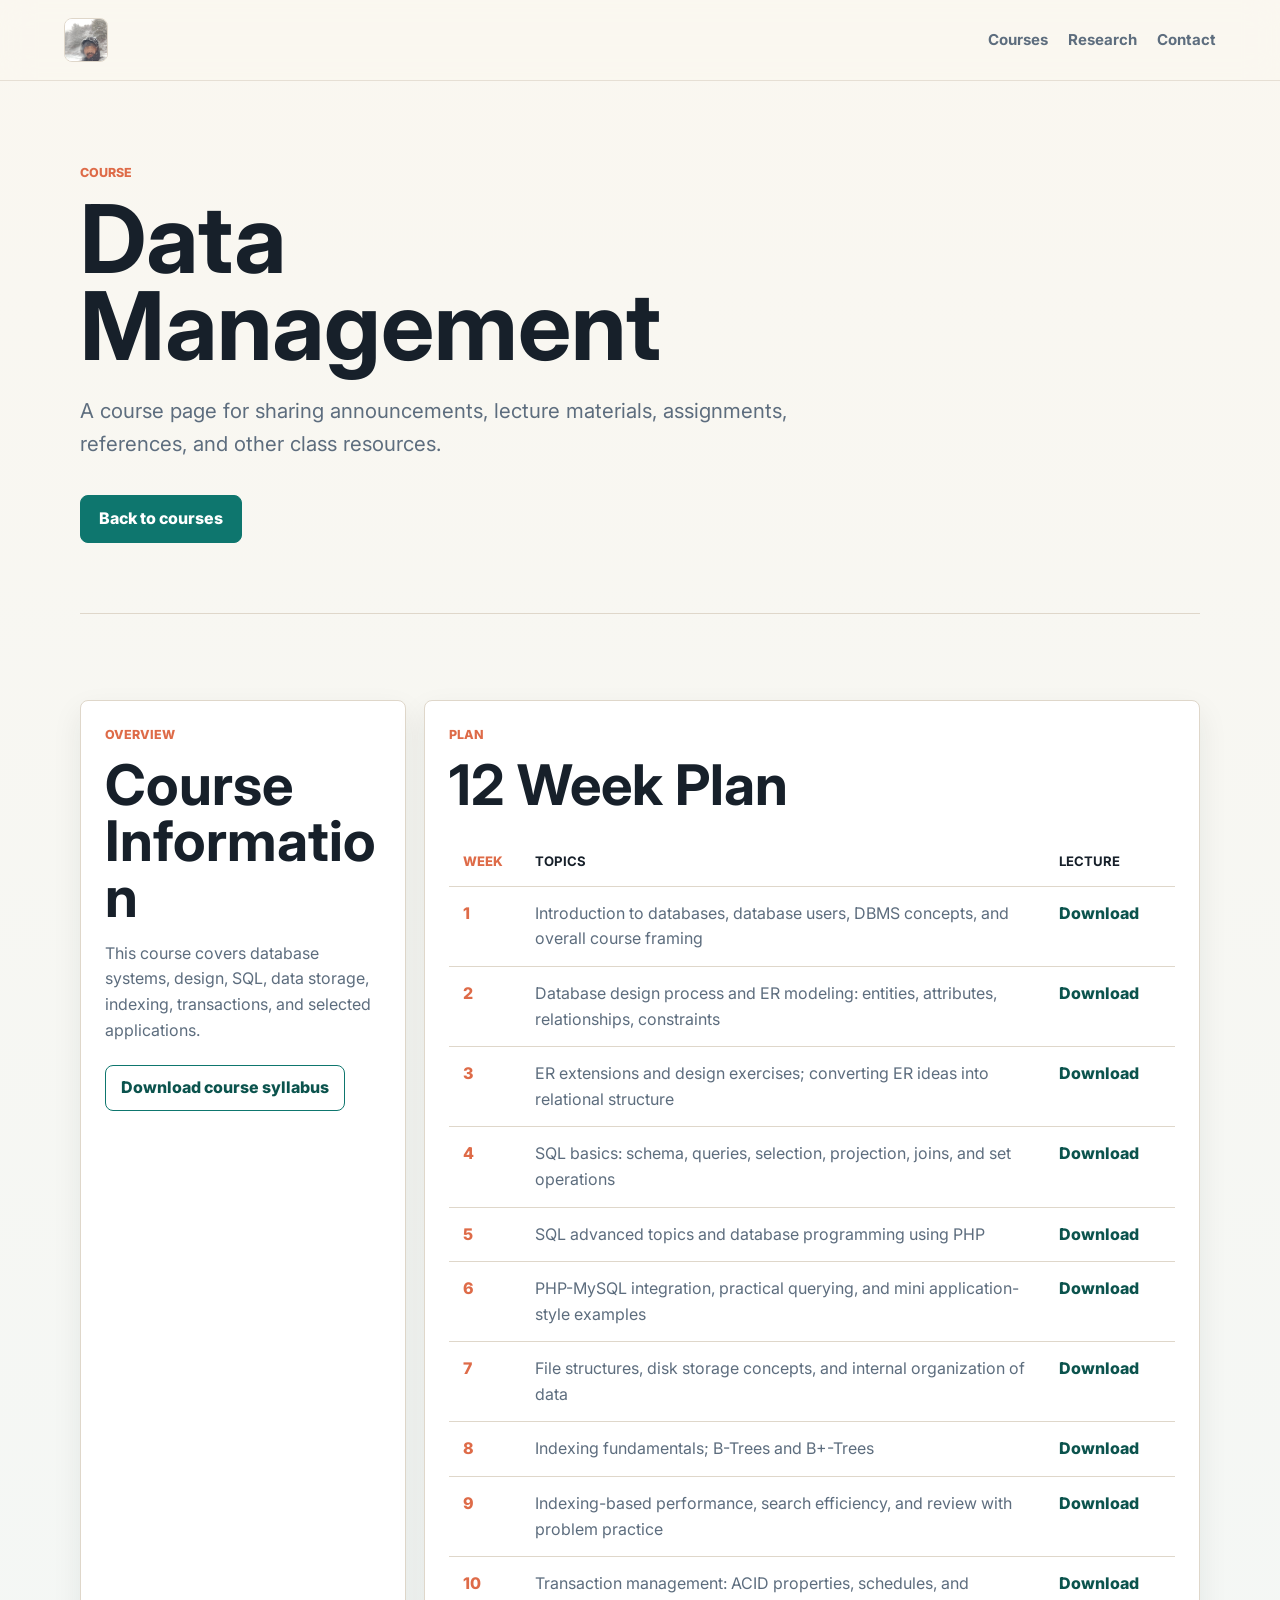
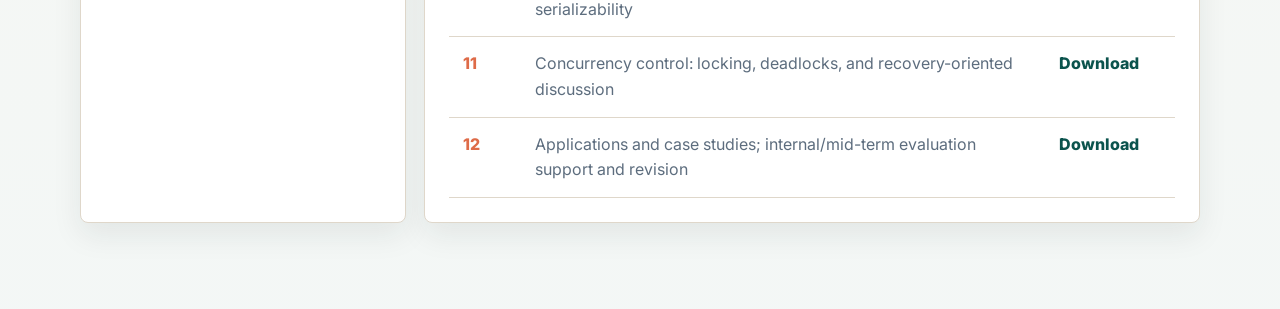
==== courses/data-management.html @ 44ce13d9 "github page" ====
<!doctype html>
<html lang="en">
  <head>
    <meta charset="utf-8">
    <meta name="viewport" content="width=device-width, initial-scale=1">
    <meta name="description" content="Course page for Data Management by Avishek Majumder.">
    <title>Data Management | Avishek Majumder</title>
    <link rel="preconnect" href="https://fonts.googleapis.com">
    <link rel="preconnect" href="https://fonts.gstatic.com" crossorigin>
    <link href="https://fonts.googleapis.com/css2?family=Inter:wght@400;500;700;800&display=swap" rel="stylesheet">
    <link rel="stylesheet" href="../styles.css">
  </head>
  <body>
    <header class="site-header">
      <a class="brand" href="../index.html#top" aria-label="Home">
        <img src="../assets/avishek-majumder.jpg" alt="">
      </a>
      <nav class="nav" aria-label="Primary navigation">
        <a href="../index.html#teaching">Courses</a>
        <a href="../index.html#research">Research</a>
        <a href="../index.html#contact">Contact</a>
      </nav>
    </header>

    <main>
      <section class="course-hero" aria-labelledby="course-title">
        <p class="eyebrow">Course</p>
        <h1 id="course-title">Data Management</h1>
        <p class="lead">
          A course page for sharing announcements, lecture materials, assignments, references, and other class resources.
        </p>
        <div class="actions">
          <a class="button primary" href="../index.html#teaching">Back to courses</a>
        </div>
      </section>

      <section class="section course-layout" aria-label="Course content">
        <article class="content-panel">
          <p class="eyebrow">Overview</p>
          <h2>Course Information</h2>
          <p class="course-note">
            This course covers database systems, design, SQL, data storage, indexing, transactions, and selected applications.
          </p>
          <a class="download-link" href="../DM/Data%20Management.docx" download>Download course syllabus</a>
        </article>

        <article class="content-panel">
          <p class="eyebrow">Plan</p>
          <h2>12 Week Plan</h2>
          <div class="table-wrap">
            <table class="course-table">
              <thead>
                <tr>
                  <th>Week</th>
                  <th>Topics</th>
                  <th>Lecture</th>
                </tr>
              </thead>
              <tbody>
                <tr>
                  <td>1</td>
                  <td>Introduction to databases, database users, DBMS concepts, and overall course framing</td>
                  <td><a href="../DM/lectures/week-01.pdf" download>Download</a></td>
                </tr>
                <tr>
                  <td>2</td>
                  <td>Database design process and ER modeling: entities, attributes, relationships, constraints</td>
                  <td><a href="../DM/lectures/week-02.pdf" download>Download</a></td>
                </tr>
                <tr>
                  <td>3</td>
                  <td>ER extensions and design exercises; converting ER ideas into relational structure</td>
                  <td><a href="../DM/lectures/week-03.pdf" download>Download</a></td>
                </tr>
                <tr>
                  <td>4</td>
                  <td>SQL basics: schema, queries, selection, projection, joins, and set operations</td>
                  <td><a href="../DM/lectures/week-04.pdf" download>Download</a></td>
                </tr>
                <tr>
                  <td>5</td>
                  <td>SQL advanced topics and database programming using PHP</td>
                  <td><a href="../DM/lectures/week-05.pdf" download>Download</a></td>
                </tr>
                <tr>
                  <td>6</td>
                  <td>PHP-MySQL integration, practical querying, and mini application-style examples</td>
                  <td><a href="../DM/lectures/week-06.pdf" download>Download</a></td>
                </tr>
                <tr>
                  <td>7</td>
                  <td>File structures, disk storage concepts, and internal organization of data</td>
                  <td><a href="../DM/lectures/week-07.pdf" download>Download</a></td>
                </tr>
                <tr>
                  <td>8</td>
                  <td>Indexing fundamentals; B-Trees and B+-Trees</td>
                  <td><a href="../DM/lectures/week-08.pdf" download>Download</a></td>
                </tr>
                <tr>
                  <td>9</td>
                  <td>Indexing-based performance, search efficiency, and review with problem practice</td>
                  <td><a href="../DM/lectures/week-09.pdf" download>Download</a></td>
                </tr>
                <tr>
                  <td>10</td>
                  <td>Transaction management: ACID properties, schedules, and serializability</td>
                  <td><a href="../DM/lectures/week-10.pdf" download>Download</a></td>
                </tr>
                <tr>
                  <td>11</td>
                  <td>Concurrency control: locking, deadlocks, and recovery-oriented discussion</td>
                  <td><a href="../DM/lectures/week-11.pdf" download>Download</a></td>
                </tr>
                <tr>
                  <td>12</td>
                  <td>Applications and case studies; internal/mid-term evaluation support and revision</td>
                  <td><a href="../DM/lectures/week-12.pdf" download>Download</a></td>
                </tr>
              </tbody>
            </table>
          </div>
        </article>
      </section>
    </main>
  </body>
</html>
---- styles.css ----
:root {
  color-scheme: light;
  --ink: #17202a;
  --muted: #5d6d7e;
  --paper: #faf7f0;
  --surface: #ffffff;
  --line: #dfd7ca;
  --accent: #0e766e;
  --accent-dark: #0b534d;
  --coral: #de6b48;
  --gold: #d89a32;
  --shadow: 0 18px 45px rgba(23, 32, 42, 0.12);
}

* {
  box-sizing: border-box;
}

html {
  scroll-behavior: smooth;
}

body {
  margin: 0;
  min-height: 100vh;
  background:
    linear-gradient(180deg, rgba(250, 247, 240, 0.95), rgba(243, 247, 246, 0.95)),
    var(--paper);
  color: var(--ink);
  font-family: Inter, system-ui, -apple-system, BlinkMacSystemFont, "Segoe UI", sans-serif;
  line-height: 1.6;
}

a {
  color: inherit;
}

.site-header {
  position: sticky;
  top: 0;
  z-index: 10;
  display: flex;
  align-items: center;
  justify-content: space-between;
  gap: 24px;
  padding: 18px clamp(20px, 5vw, 72px);
  background: rgba(250, 247, 240, 0.88);
  border-bottom: 1px solid rgba(223, 215, 202, 0.75);
  backdrop-filter: blur(16px);
}

.brand {
  display: grid;
  width: 44px;
  height: 44px;
  place-items: center;
  border-radius: 8px;
  overflow: hidden;
  background: var(--surface);
  border: 1px solid var(--line);
  text-decoration: none;
}

.brand img {
  width: 100%;
  height: 100%;
  object-fit: cover;
  object-position: center 28%;
}

.nav {
  display: flex;
  flex-wrap: wrap;
  justify-content: flex-end;
  gap: 8px 20px;
  color: var(--muted);
  font-size: 0.94rem;
  font-weight: 700;
}

.nav a,
.publication a,
.contact-links a {
  text-decoration-color: transparent;
  text-underline-offset: 4px;
  transition: color 160ms ease, text-decoration-color 160ms ease;
}

.nav a:hover,
.publication a:hover,
.contact-links a:hover {
  color: var(--accent-dark);
  text-decoration-color: currentColor;
}

main {
  width: min(1120px, calc(100% - 40px));
  margin: 0 auto;
}

.hero {
  display: grid;
  grid-template-columns: minmax(0, 1.02fr) minmax(300px, 0.78fr);
  align-items: center;
  min-height: calc(100vh - 82px);
  gap: clamp(32px, 7vw, 82px);
  padding: 54px 0 72px;
}

.hero-copy {
  max-width: 680px;
}

.eyebrow {
  margin: 0 0 12px;
  color: var(--coral);
  font-size: 0.78rem;
  font-weight: 800;
  letter-spacing: 0;
  text-transform: uppercase;
}

h1,
h2,
h3,
p {
  overflow-wrap: anywhere;
}

h1 {
  max-width: 9ch;
  margin: 0;
  font-size: clamp(3.2rem, 7.4vw, 6.4rem);
  line-height: 0.92;
  letter-spacing: 0;
}

h2 {
  margin: 0;
  font-size: clamp(2rem, 5vw, 3.5rem);
  line-height: 1;
  letter-spacing: 0;
}

h3 {
  margin: 14px 0 10px;
  font-size: 1.2rem;
  line-height: 1.25;
}

.lead {
  max-width: 58ch;
  margin: 26px 0 0;
  color: var(--muted);
  font-size: clamp(1.05rem, 2vw, 1.28rem);
}

.quick-facts {
  display: grid;
  gap: 10px;
  margin: 28px 0 0;
  padding: 0;
  color: var(--ink);
  font-weight: 700;
  list-style: none;
}

.quick-facts li {
  position: relative;
  padding-left: 22px;
}

.quick-facts li::before {
  content: "";
  position: absolute;
  top: 0.72em;
  left: 0;
  width: 8px;
  height: 8px;
  border-radius: 50%;
  background: var(--gold);
}

.actions {
  display: flex;
  flex-wrap: wrap;
  gap: 12px;
  margin-top: 34px;
}

.button {
  display: inline-flex;
  min-height: 48px;
  align-items: center;
  justify-content: center;
  border: 1px solid var(--ink);
  border-radius: 8px;
  padding: 0 18px;
  font-weight: 800;
  text-decoration: none;
  transition: transform 160ms ease, box-shadow 160ms ease, background 160ms ease;
}

.button:hover {
  transform: translateY(-2px);
  box-shadow: var(--shadow);
}

.button.primary {
  background: var(--accent);
  border-color: var(--accent);
  color: white;
}

.button.secondary {
  background: transparent;
}

.hero-visual {
  position: relative;
  display: grid;
  place-items: center;
  min-height: 380px;
}

.hero-visual::before {
  content: "";
  position: absolute;
  inset: 18px 6px 4px 22px;
  border-radius: 8px;
  background: #174b57;
  transform: rotate(3deg);
  box-shadow: var(--shadow);
}

.hero-visual img {
  position: relative;
  display: block;
  width: min(100%, 420px);
  border: 1px solid var(--line);
  border-radius: 8px;
  background: var(--surface);
  box-shadow: 0 22px 50px rgba(23, 32, 42, 0.16);
}

.profile-photo {
  aspect-ratio: 4 / 5;
  height: auto;
  max-height: 560px;
  object-fit: cover;
  object-position: center 28%;
}

.section {
  padding: 86px 0;
  border-top: 1px solid var(--line);
}

.section-heading {
  display: flex;
  align-items: end;
  justify-content: space-between;
  gap: 24px;
  margin-bottom: 28px;
}

.interest-list {
  display: grid;
  grid-template-columns: repeat(4, minmax(0, 1fr));
  gap: 12px;
  margin: 0;
  padding: 0;
  list-style: none;
}

.interest-list li,
.content-panel,
.publication,
.timeline article {
  border: 1px solid var(--line);
  border-radius: 8px;
  background: var(--surface);
  box-shadow: 0 12px 30px rgba(23, 32, 42, 0.08);
}

.interest-list li {
  min-height: 92px;
  padding: 18px;
  color: var(--accent-dark);
  font-weight: 800;
}

.publication-list {
  display: grid;
  gap: 16px;
}

.publication {
  padding: 24px;
}

.publication p,
.timeline p {
  color: var(--muted);
}

.publication a {
  display: inline-flex;
  margin-top: 6px;
  color: var(--accent-dark);
  font-weight: 800;
}

.pub-type,
.timeline span {
  margin: 0;
  color: var(--coral);
  font-size: 0.78rem;
  font-weight: 800;
  text-transform: uppercase;
}

.two-column {
  display: grid;
  grid-template-columns: minmax(220px, 0.55fr) minmax(0, 1fr);
  gap: clamp(28px, 6vw, 72px);
  align-items: start;
}

.content-panel {
  padding: 24px;
}

.detail-list {
  display: grid;
  grid-template-columns: repeat(2, minmax(0, 1fr));
  gap: 12px 26px;
  margin: 0;
  padding: 0;
  color: var(--muted);
  list-style: none;
}

.detail-list a {
  display: block;
  min-height: 54px;
  padding: 14px 16px;
  border: 1px solid var(--line);
  border-radius: 8px;
  color: var(--accent-dark);
  font-weight: 800;
  text-decoration-color: transparent;
  text-underline-offset: 4px;
  transition: background 160ms ease, text-decoration-color 160ms ease;
}

.detail-list a:hover {
  background: rgba(14, 118, 110, 0.08);
  text-decoration-color: currentColor;
}

.timeline {
  display: grid;
  gap: 14px;
}

.timeline article {
  padding: 22px;
}

.timeline h3,
.timeline p,
.publication h3,
.publication p {
  margin-bottom: 0;
}

.course-hero {
  max-width: 860px;
  padding: 82px 0 70px;
}

.course-hero h1 {
  max-width: 12ch;
}

.course-layout {
  display: grid;
  grid-template-columns: minmax(260px, 0.42fr) minmax(0, 1fr);
  gap: 18px;
}

.course-note {
  margin-bottom: 0;
  color: var(--muted);
}

.download-link {
  display: inline-flex;
  min-height: 46px;
  align-items: center;
  margin-top: 22px;
  padding: 0 15px;
  border: 1px solid var(--accent);
  border-radius: 8px;
  color: var(--accent-dark);
  font-weight: 800;
  text-decoration: none;
  transition: background 160ms ease, color 160ms ease;
}

.download-link:hover {
  background: var(--accent);
  color: white;
}

.table-wrap {
  width: 100%;
  margin-top: 24px;
  overflow-x: auto;
}

.course-table {
  width: 100%;
  min-width: 680px;
  border-collapse: collapse;
  color: var(--muted);
}

.course-table th,
.course-table td {
  padding: 14px;
  border-bottom: 1px solid var(--line);
  text-align: left;
  vertical-align: top;
}

.course-table th {
  color: var(--ink);
  font-size: 0.82rem;
  text-transform: uppercase;
}

.course-table th:first-child,
.course-table td:first-child {
  width: 72px;
  color: var(--coral);
  font-weight: 800;
}

.course-table th:last-child,
.course-table td:last-child {
  width: 130px;
}

.course-table a {
  color: var(--accent-dark);
  font-weight: 800;
  text-decoration-color: transparent;
  text-underline-offset: 4px;
}

.course-table a:hover {
  text-decoration-color: currentColor;
}

.contact {
  display: flex;
  align-items: center;
  justify-content: space-between;
  gap: 28px;
  padding-bottom: 100px;
}

.contact-links {
  display: flex;
  flex-wrap: wrap;
  justify-content: flex-end;
  gap: 14px 22px;
  color: var(--accent-dark);
  font-weight: 800;
}

.office-location {
  margin: 16px 0 0;
  color: var(--muted);
  font-weight: 700;
}

@media (max-width: 820px) {
  .site-header {
    align-items: flex-start;
  }

  .hero {
    grid-template-columns: 1fr;
    min-height: auto;
    padding-top: 44px;
  }

  .hero-visual {
    order: -1;
    min-height: 260px;
  }

  .project-grid {
    grid-template-columns: 1fr;
  }

  .interest-list,
  .detail-list,
  .course-layout {
    grid-template-columns: 1fr;
  }

  .section-heading,
  .contact,
  .two-column {
    align-items: flex-start;
    grid-template-columns: 1fr;
    flex-direction: column;
  }

  .contact-links {
    justify-content: flex-start;
  }
}

@media (max-width: 520px) {
  main {
    width: min(100% - 28px, 1120px);
  }

  .site-header {
    padding: 14px;
  }

  .nav {
    max-width: 230px;
  }

  h1 {
    font-size: 3.1rem;
  }

  .button {
    width: 100%;
  }
}
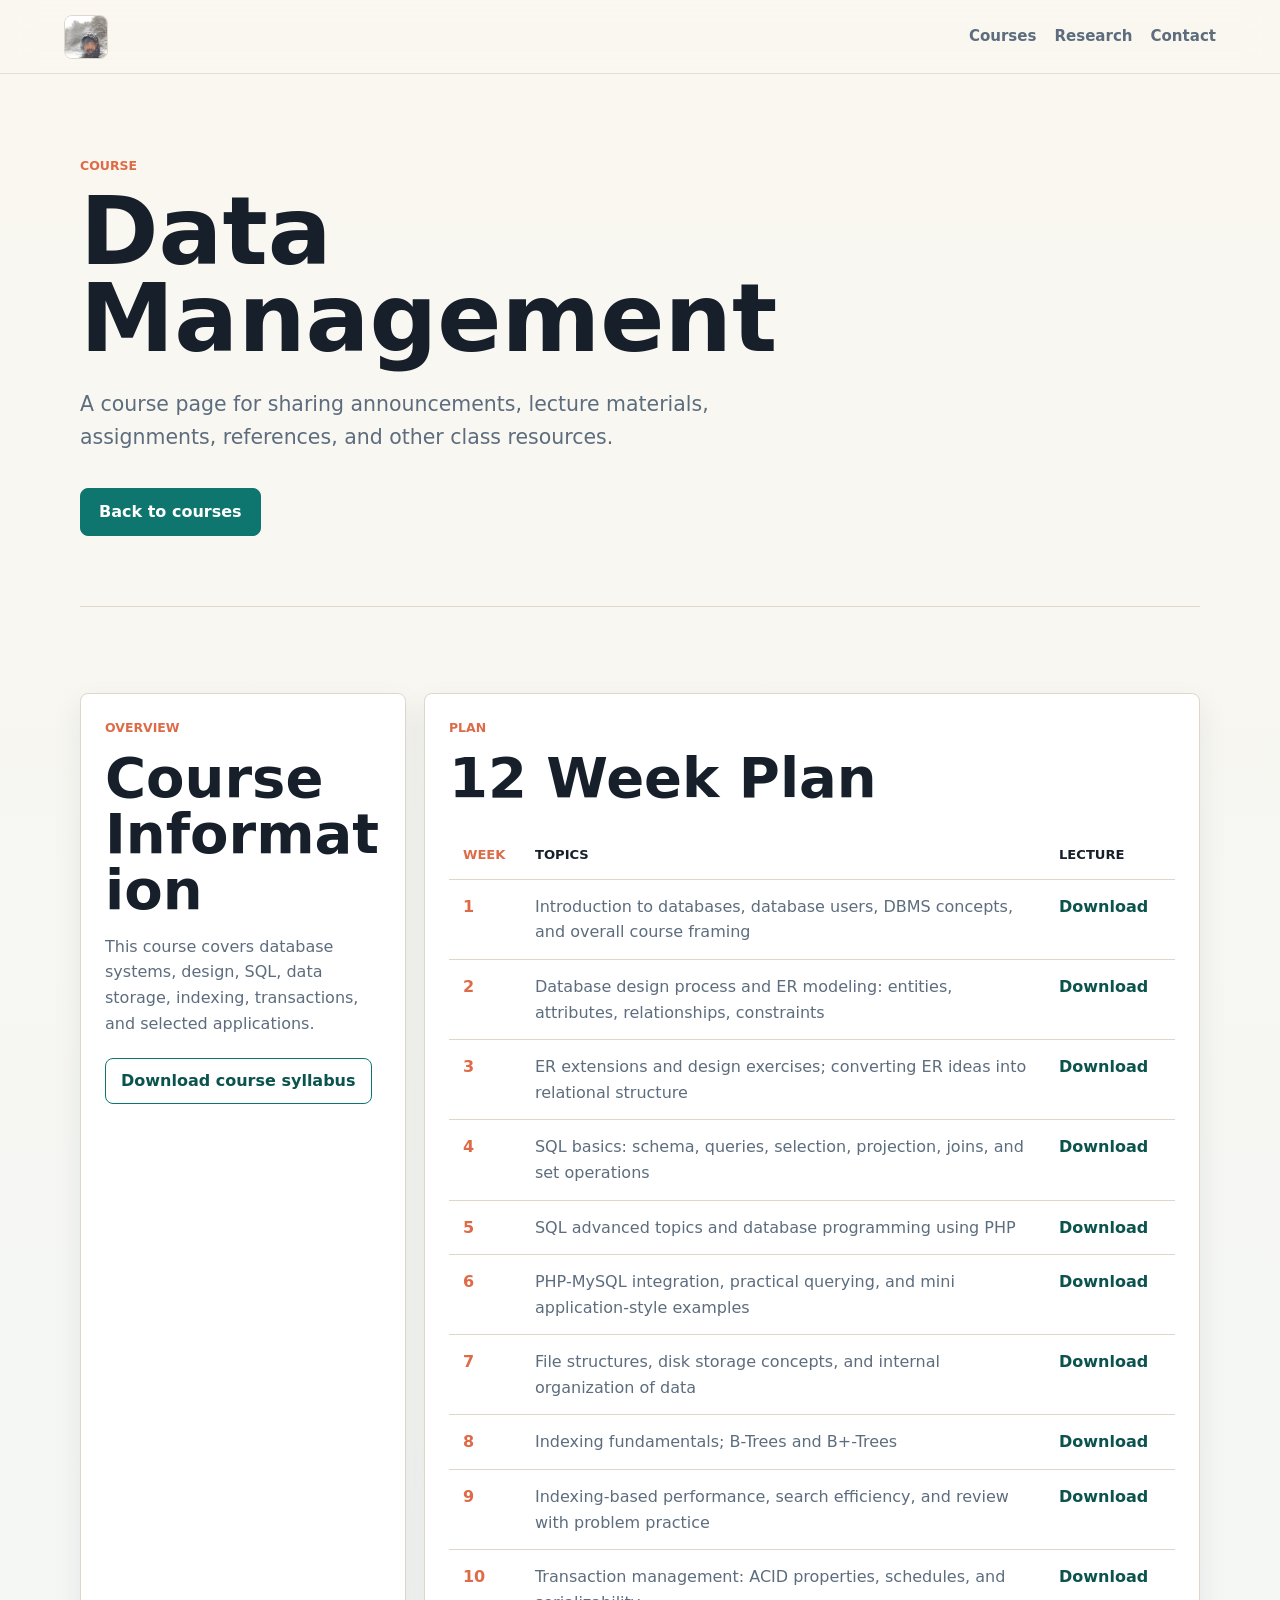
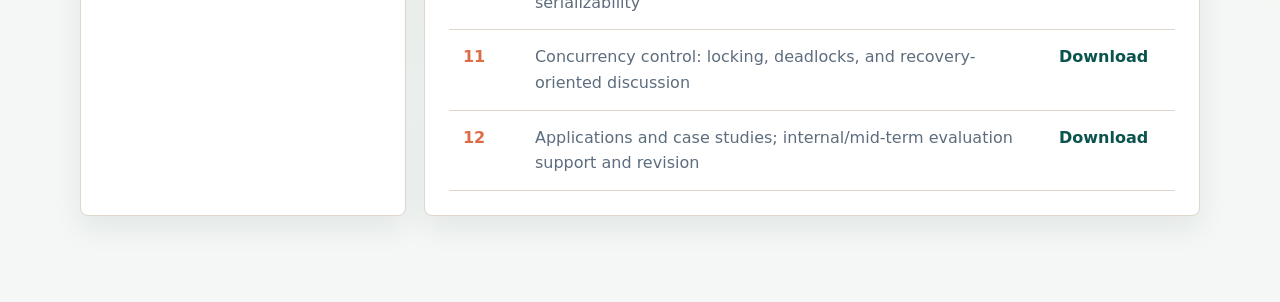
==== commit 0ecc7d45: "mobile optimized" ====
--- a/courses/data-management.html
+++ b/courses/data-management.html
@@ -5,15 +5,12 @@
     <meta name="viewport" content="width=device-width, initial-scale=1">
     <meta name="description" content="Course page for Data Management by Avishek Majumder.">
     <title>Data Management | Avishek Majumder</title>
-    <link rel="preconnect" href="https://fonts.googleapis.com">
-    <link rel="preconnect" href="https://fonts.gstatic.com" crossorigin>
-    <link href="https://fonts.googleapis.com/css2?family=Inter:wght@400;500;700;800&display=swap" rel="stylesheet">
     <link rel="stylesheet" href="../styles.css">
   </head>
   <body>
     <header class="site-header">
       <a class="brand" href="../index.html#top" aria-label="Home">
-        <img src="../assets/avishek-majumder.jpg" alt="">
+        <img src="../assets/avishek-majumder.jpg" width="1000" height="1250" alt="">
       </a>
       <nav class="nav" aria-label="Primary navigation">
         <a href="../index.html#teaching">Courses</a>
--- a/styles.css
+++ b/styles.css
@@ -27,8 +27,10 @@
     linear-gradient(180deg, rgba(250, 247, 240, 0.95), rgba(243, 247, 246, 0.95)),
     var(--paper);
   color: var(--ink);
-  font-family: Inter, system-ui, -apple-system, BlinkMacSystemFont, "Segoe UI", sans-serif;
+  font-family: system-ui, -apple-system, BlinkMacSystemFont, "Segoe UI", sans-serif;
   line-height: 1.6;
+  -webkit-font-smoothing: antialiased;
+  text-rendering: optimizeLegibility;
 }
 
 a {
@@ -42,8 +44,9 @@
   display: flex;
   align-items: center;
   justify-content: space-between;
-  gap: 24px;
-  padding: 18px clamp(20px, 5vw, 72px);
+  gap: 18px;
+  min-height: 74px;
+  padding: 14px clamp(20px, 5vw, 72px);
   background: rgba(250, 247, 240, 0.88);
   border-bottom: 1px solid rgba(223, 215, 202, 0.75);
   backdrop-filter: blur(16px);
@@ -72,7 +75,7 @@
   display: flex;
   flex-wrap: wrap;
   justify-content: flex-end;
-  gap: 8px 20px;
+  gap: 8px 18px;
   color: var(--muted);
   font-size: 0.94rem;
   font-weight: 700;
@@ -94,7 +97,7 @@
 }
 
 main {
-  width: min(1120px, calc(100% - 40px));
+  width: min(1120px, calc(100% - clamp(28px, 6vw, 72px)));
   margin: 0 auto;
 }
 
@@ -102,9 +105,9 @@
   display: grid;
   grid-template-columns: minmax(0, 1.02fr) minmax(300px, 0.78fr);
   align-items: center;
-  min-height: calc(100vh - 82px);
+  min-height: calc(100svh - 74px);
   gap: clamp(32px, 7vw, 82px);
-  padding: 54px 0 72px;
+  padding: clamp(42px, 7vw, 72px) 0 clamp(56px, 7vw, 84px);
 }
 
 .hero-copy {
@@ -252,7 +255,7 @@
 }
 
 .section {
-  padding: 86px 0;
+  padding: clamp(58px, 8vw, 86px) 0;
   border-top: 1px solid var(--line);
 }
 
@@ -276,6 +279,7 @@
 .interest-list li,
 .content-panel,
 .publication,
+.activity,
 .timeline article {
   border: 1px solid var(--line);
   border-radius: 8px;
@@ -295,11 +299,13 @@
   gap: 16px;
 }
 
-.publication {
+.publication,
+.activity {
   padding: 24px;
 }
 
 .publication p,
+.activity p,
 .timeline p {
   color: var(--muted);
 }
@@ -311,7 +317,21 @@
   font-weight: 800;
 }
 
+.activity a {
+  display: inline-flex;
+  margin-top: 12px;
+  color: var(--accent-dark);
+  font-weight: 800;
+  text-decoration-color: transparent;
+  text-underline-offset: 4px;
+}
+
+.activity a:hover {
+  text-decoration-color: currentColor;
+}
+
 .pub-type,
+.activity span,
 .timeline span {
   margin: 0;
   color: var(--coral);
@@ -320,9 +340,20 @@
   text-transform: uppercase;
 }
 
+.activity-list {
+  display: grid;
+  grid-template-columns: repeat(2, minmax(0, 1fr));
+  gap: 16px;
+}
+
+.activity h3,
+.activity p {
+  margin-bottom: 0;
+}
+
 .two-column {
   display: grid;
-  grid-template-columns: minmax(220px, 0.55fr) minmax(0, 1fr);
+  grid-template-columns: minmax(220px, 0.45fr) minmax(0, 1fr);
   gap: clamp(28px, 6vw, 72px);
   align-items: start;
 }
@@ -377,7 +408,7 @@
 
 .course-hero {
   max-width: 860px;
-  padding: 82px 0 70px;
+  padding: clamp(58px, 8vw, 82px) 0 clamp(52px, 7vw, 70px);
 }
 
 .course-hero h1 {
@@ -418,6 +449,7 @@
   width: 100%;
   margin-top: 24px;
   overflow-x: auto;
+  -webkit-overflow-scrolling: touch;
 }
 
 .course-table {
@@ -489,27 +521,34 @@
 
 @media (max-width: 820px) {
   .site-header {
-    align-items: flex-start;
+    align-items: center;
   }
 
   .hero {
     grid-template-columns: 1fr;
     min-height: auto;
-    padding-top: 44px;
+    gap: 26px;
+    padding-top: 34px;
   }
 
   .hero-visual {
     order: -1;
-    min-height: 260px;
-  }
-
-  .project-grid {
-    grid-template-columns: 1fr;
-  }
-
-  .interest-list,
-  .detail-list,
-  .course-layout {
+    min-height: 0;
+  }
+
+  .hero-visual::before {
+    inset: 14px 18px 0 18px;
+  }
+
+  .hero-visual img {
+    width: min(78vw, 340px);
+  }
+
+  .interest-list {
+    grid-template-columns: repeat(2, minmax(0, 1fr));
+  }
+
+  .activity-list {
     grid-template-columns: 1fr;
   }
 
@@ -527,23 +566,60 @@
 }
 
 @media (max-width: 520px) {
-  main {
-    width: min(100% - 28px, 1120px);
-  }
-
   .site-header {
-    padding: 14px;
+    gap: 12px;
+    padding: 10px 14px;
+  }
+
+  .interest-list {
+    grid-template-columns: 1fr;
   }
 
   .nav {
-    max-width: 230px;
+    flex: 1;
+    gap: 4px 10px;
+    font-size: 0.84rem;
+    line-height: 1.25;
   }
 
   h1 {
-    font-size: 3.1rem;
+    max-width: 12ch;
+    font-size: 2.72rem;
+    line-height: 0.98;
+  }
+
+  h2 {
+    font-size: 2rem;
+    line-height: 1.08;
+  }
+
+  .brand {
+    width: 40px;
+    height: 40px;
+  }
+
+  .lead {
+    font-size: 1rem;
+  }
+
+  .content-panel,
+  .publication,
+  .activity,
+  .timeline article {
+    padding: 18px;
   }
 
   .button {
     width: 100%;
   }
-}
+
+  .course-table {
+    min-width: 600px;
+    font-size: 0.92rem;
+  }
+
+  .course-table th,
+  .course-table td {
+    padding: 12px;
+  }
+}
